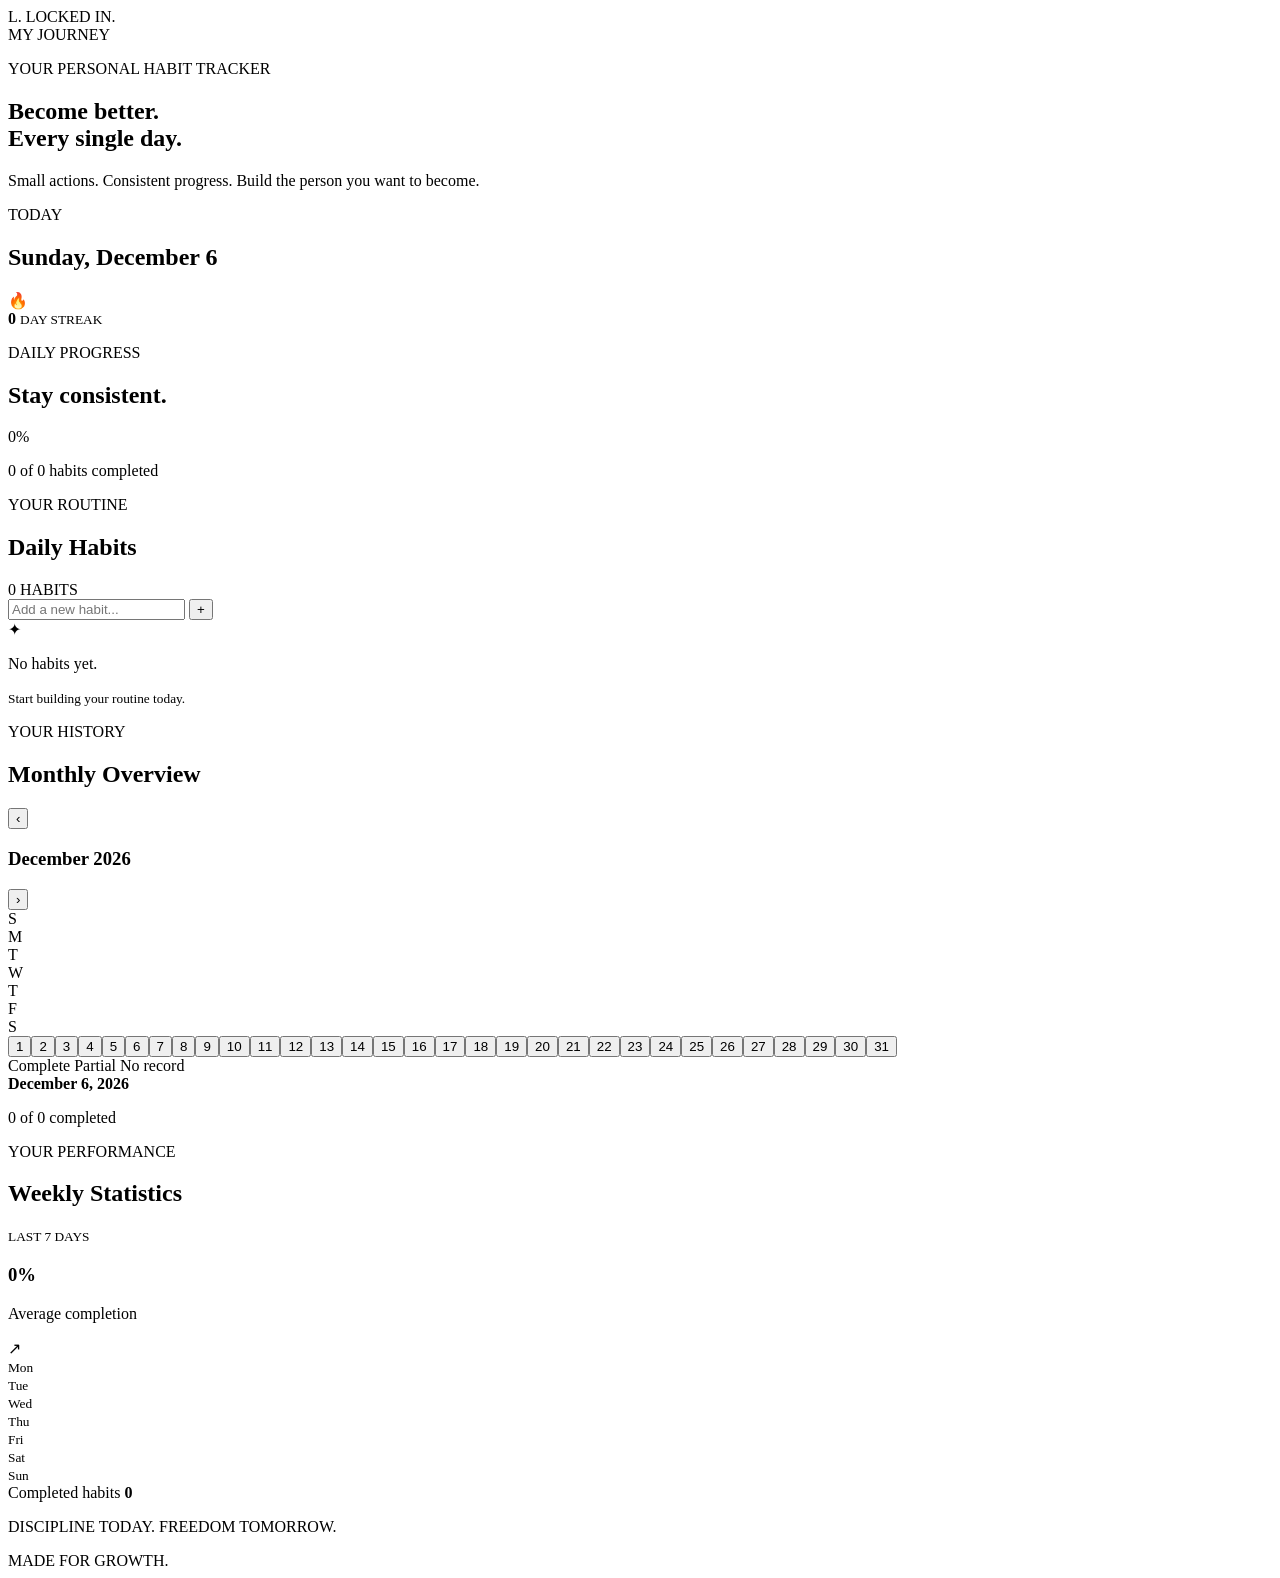
==== index (7).html @ c91b0e69 "Add files via upload" ====
<!DOCTYPE html>
<html lang="en">
<head>
    <meta charset="UTF-8">
    <meta name="viewport" content="width=device-width, initial-scale=1.0">

    <title>LOCKED IN. | Habit Tracker</title>

    <link rel="stylesheet" href="style.css">
    <link rel="manifest" href="manifest.json">
    <meta name="theme-color" content="#09090d">
    <link rel="icon" href="icon.svg" type="image/svg+xml">

</head>

<body>

    <main class="app">

        <!-- HEADER -->
        <header class="header">
            <div class="brand">
                <span class="brand-icon">L.</span>
                <span>LOCKED IN.</span>
            </div>

            <div class="profile">
                <span>MY JOURNEY</span>
            </div>
        </header>

        <!-- GREETING -->
        <section class="welcome">
            <p class="eyebrow">YOUR PERSONAL HABIT TRACKER</p>

            <h1>Become better.<br>
                <span>Every single day.</span>
            </h1>

            <p class="subtitle">
                Small actions. Consistent progress.
                Build the person you want to become.
            </p>
        </section>

        <!-- DATE -->
        <section class="date-section">
            <div>
                <p class="eyebrow">TODAY</p>
                <h2 id="currentDate">Loading...</h2>
            </div>

            <div class="streak">
                <span>🔥</span>
                <div>
                    <strong id="streakCount">0</strong>
                    <small>DAY STREAK</small>
                </div>
            </div>
        </section>

        <!-- PROGRESS -->
        <section class="progress-card">

            <div class="progress-heading">
                <div>
                    <p class="eyebrow">DAILY PROGRESS</p>
                    <h2>Stay consistent.</h2>
                </div>

                <span id="progressPercent">0%</span>
            </div>

            <div class="progress-track">
                <div id="progressBar"></div>
            </div>

            <p class="progress-caption" id="progressText">
                0 of 0 habits completed
            </p>

        </section>

        <!-- HABITS -->
        <section class="habits-section">

            <div class="section-heading">
                <div>
                    <p class="eyebrow">YOUR ROUTINE</p>
                    <h2>Daily Habits</h2>
                </div>

                <span id="habitCount">0 HABITS</span>
            </div>

            <!-- ADD HABIT -->
            <form id="habitForm" class="habit-form">

                <input
                    type="text"
                    id="habitInput"
                    placeholder="Add a new habit..."
                    maxlength="50"
                    required
                >

                <button type="submit" id="addButton">
                    +
                </button>

            </form>

            <!-- HABIT LIST -->
            <div id="habitList" class="habit-list">

                <div class="empty-state">
                    <span>✦</span>
                    <p>No habits yet.</p>
                    <small>Start building your routine today.</small>
                </div>

            </div>

        </section>
        
        
<!-- V2: MONTHLY CALENDAR -->

<section class="calendar-section">

    <div class="section-heading">
        <div>
            <p class="eyebrow">YOUR HISTORY</p>
            <h2>Monthly Overview</h2>
        </div>
    </div>

    <div class="calendar-card">

        <div class="calendar-header">
            <button id="prevMonth" type="button">‹</button>
            <h3 id="monthLabel">Month Year</h3>
            <button id="nextMonth" type="button">›</button>
        </div>

        <div class="calendar-grid" id="calendarGrid">
        </div>

        <div class="calendar-legend">
            <span><i class="legend-complete"></i> Complete</span>
            <span><i class="legend-partial"></i> Partial</span>
            <span><i class="legend-empty"></i> No record</span>
        </div>

        <div id="selectedDay" class="selected-day">
            Select a date to view its history.
        </div>

    </div>

</section>


<!-- V2: WEEKLY STATISTICS -->

<section class="stats-section">

    <div class="section-heading">
        <div>
            <p class="eyebrow">YOUR PERFORMANCE</p>
            <h2>Weekly Statistics</h2>
        </div>
    </div>

    <div class="stats-card">

        <div class="stats-top">
            <div>
                <small>LAST 7 DAYS</small>
                <h3 id="weeklyPercent">0%</h3>
                <p>Average completion</p>
            </div>

            <div class="stats-icon">↗</div>
        </div>

        <div class="weekly-chart" id="weeklyChart">
        </div>

        <div class="stats-bottom">
            <span>Completed habits</span>
            <strong id="weeklyCompleted">0</strong>
        </div>

    </div>

</section>


        <!-- FOOTER -->
        <footer class="footer">
            <p>DISCIPLINE TODAY. FREEDOM TOMORROW.</p>
            <span>MADE FOR GROWTH.</span>
        </footer>

    </main>

    <script src="script.js"></script>

</body>
</html>
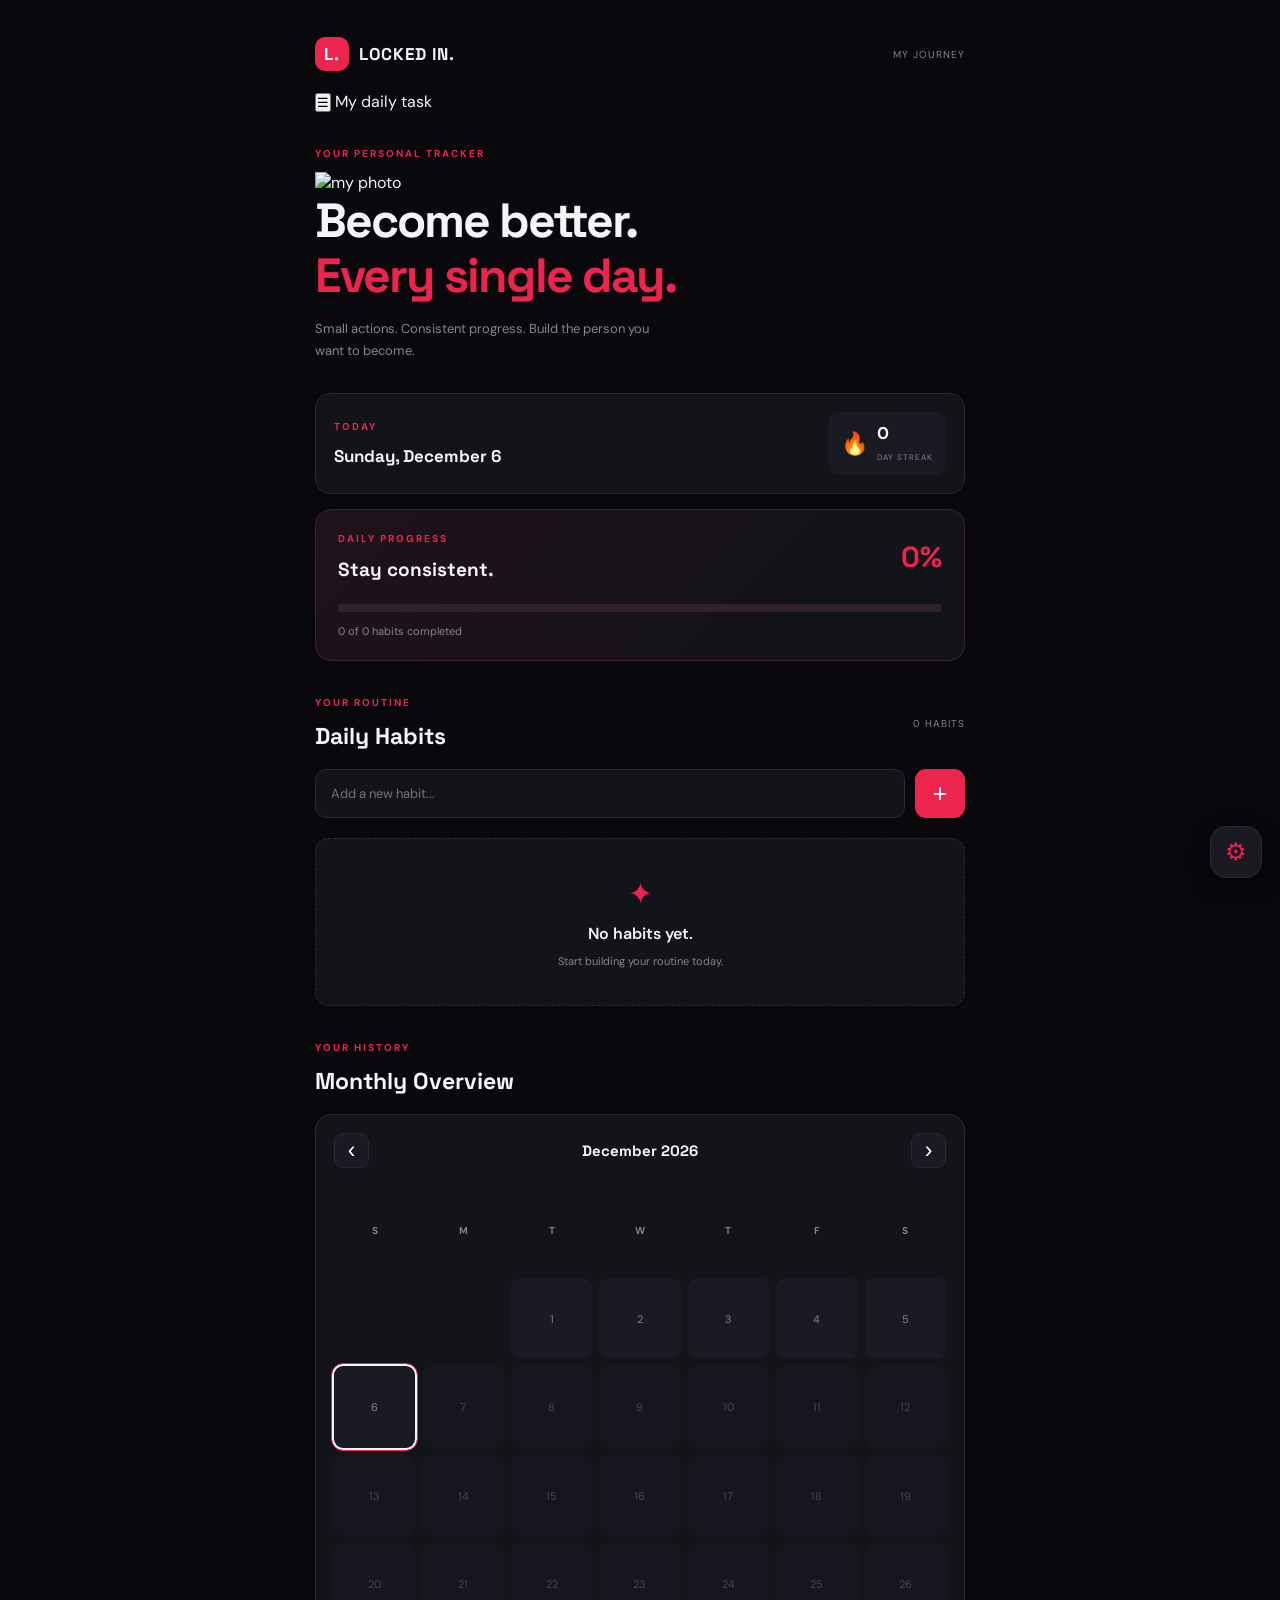
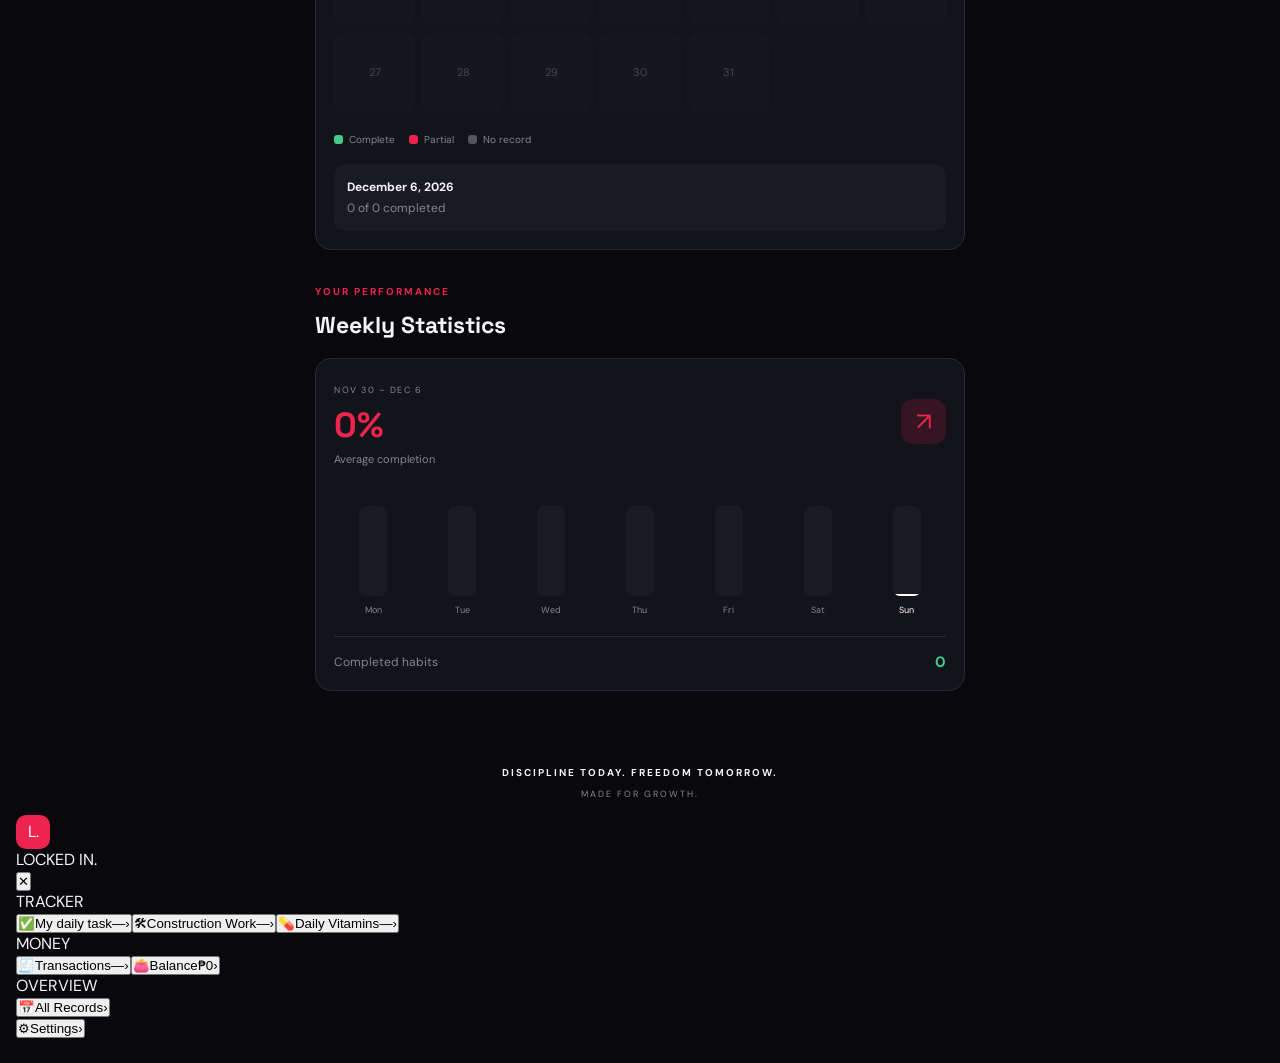
==== commit fd7f0468: "Add files via upload" ====
--- a/index (7).html
+++ b/index (7).html
@@ -29,172 +29,33 @@
             </div>
         </header>
 
+        <!-- MENU BAR (☰ opens the side menu, script.js builds it) -->
+        <nav class="topbar" id="topbar">
+            <button type="button" class="menu-btn" id="menuBtn"
+                aria-label="Open menu" aria-expanded="false">☰</button>
+            <span class="topbar-title" id="sectionTitle">My daily task</span>
+        </nav>
+
         <!-- GREETING -->
         <section class="welcome">
-            <p class="eyebrow">YOUR PERSONAL HABIT TRACKER</p>
-
+            <p class="eyebrow">YOUR PERSONAL TRACKER</p>
+          <img src="mac.jpg" alt="my photo">
             <h1>Become better.<br>
                 <span>Every single day.</span>
             </h1>
+
+
 
             <p class="subtitle">
                 Small actions. Consistent progress.
                 Build the person you want to become.
             </p>
-        </section>
-
-        <!-- DATE -->
-        <section class="date-section">
-            <div>
-                <p class="eyebrow">TODAY</p>
-                <h2 id="currentDate">Loading...</h2>
-            </div>
-
-            <div class="streak">
-                <span>🔥</span>
-                <div>
-                    <strong id="streakCount">0</strong>
-                    <small>DAY STREAK</small>
-                </div>
-            </div>
-        </section>
-
-        <!-- PROGRESS -->
-        <section class="progress-card">
-
-            <div class="progress-heading">
-                <div>
-                    <p class="eyebrow">DAILY PROGRESS</p>
-                    <h2>Stay consistent.</h2>
-                </div>
-
-                <span id="progressPercent">0%</span>
-            </div>
-
-            <div class="progress-track">
-                <div id="progressBar"></div>
-            </div>
-
-            <p class="progress-caption" id="progressText">
-                0 of 0 habits completed
-            </p>
 
         </section>
 
-        <!-- HABITS -->
-        <section class="habits-section">
+        <!-- PANELS (ginagawa ng script.js) -->
+        <div id="panels"></div>
 
-            <div class="section-heading">
-                <div>
-                    <p class="eyebrow">YOUR ROUTINE</p>
-                    <h2>Daily Habits</h2>
-                </div>
-
-                <span id="habitCount">0 HABITS</span>
-            </div>
-
-            <!-- ADD HABIT -->
-            <form id="habitForm" class="habit-form">
-
-                <input
-                    type="text"
-                    id="habitInput"
-                    placeholder="Add a new habit..."
-                    maxlength="50"
-                    required
-                >
-
-                <button type="submit" id="addButton">
-                    +
-                </button>
-
-            </form>
-
-            <!-- HABIT LIST -->
-            <div id="habitList" class="habit-list">
-
-                <div class="empty-state">
-                    <span>✦</span>
-                    <p>No habits yet.</p>
-                    <small>Start building your routine today.</small>
-                </div>
-
-            </div>
-
-        </section>
-        
-        
-<!-- V2: MONTHLY CALENDAR -->
-
-<section class="calendar-section">
-
-    <div class="section-heading">
-        <div>
-            <p class="eyebrow">YOUR HISTORY</p>
-            <h2>Monthly Overview</h2>
-        </div>
-    </div>
-
-    <div class="calendar-card">
-
-        <div class="calendar-header">
-            <button id="prevMonth" type="button">‹</button>
-            <h3 id="monthLabel">Month Year</h3>
-            <button id="nextMonth" type="button">›</button>
-        </div>
-
-        <div class="calendar-grid" id="calendarGrid">
-        </div>
-
-        <div class="calendar-legend">
-            <span><i class="legend-complete"></i> Complete</span>
-            <span><i class="legend-partial"></i> Partial</span>
-            <span><i class="legend-empty"></i> No record</span>
-        </div>
-
-        <div id="selectedDay" class="selected-day">
-            Select a date to view its history.
-        </div>
-
-    </div>
-
-</section>
-
-
-<!-- V2: WEEKLY STATISTICS -->
-
-<section class="stats-section">
-
-    <div class="section-heading">
-        <div>
-            <p class="eyebrow">YOUR PERFORMANCE</p>
-            <h2>Weekly Statistics</h2>
-        </div>
-    </div>
-
-    <div class="stats-card">
-
-        <div class="stats-top">
-            <div>
-                <small>LAST 7 DAYS</small>
-                <h3 id="weeklyPercent">0%</h3>
-                <p>Average completion</p>
-            </div>
-
-            <div class="stats-icon">↗</div>
-        </div>
-
-        <div class="weekly-chart" id="weeklyChart">
-        </div>
-
-        <div class="stats-bottom">
-            <span>Completed habits</span>
-            <strong id="weeklyCompleted">0</strong>
-        </div>
-
-    </div>
-
-</section>
 
 
         <!-- FOOTER -->
--- a/style.css
+++ b/style.css
@@ -0,0 +1,985 @@
+@import url('https://fonts.googleapis.com/css2?family=DM+Sans:wght@400;500;600;700;800&family=Space+Grotesk:wght@400;500;600;700&display=swap');
+
+:root {
+    --bg: #09090d;
+    --card: #13131a;
+    --card-light: #1a1a23;
+    --border: #292933;
+    --red: #ed254e;
+    --red-glow: rgba(237, 37, 78, 0.15);
+    --white: #f5f5f7;
+    --muted: #858590;
+    --green: #45c98b;
+    --amber: #f5a623;
+}
+
+* {
+    margin: 0;
+    padding: 0;
+    box-sizing: border-box;
+}
+
+body {
+    background: var(--bg);
+    color: var(--white);
+    font-family: 'DM Sans', sans-serif;
+    min-height: 100vh;
+    padding: 25px 16px;
+}
+
+.app {
+    width: 100%;
+    max-width: 650px;
+    margin: auto;
+}
+
+/* HEADER */
+
+.header {
+    display: flex;
+    justify-content: space-between;
+    align-items: center;
+    padding: 12px 0 20px;
+}
+
+.brand {
+    display: flex;
+    align-items: center;
+    gap: 10px;
+    font-family: 'Space Grotesk', sans-serif;
+    font-size: 17px;
+    font-weight: 700;
+    letter-spacing: 1px;
+}
+
+.brand-icon {
+    background: var(--red);
+    width: 34px;
+    height: 34px;
+    border-radius: 10px;
+    display: grid;
+    place-items: center;
+    color: white;
+}
+
+.profile {
+    color: var(--muted);
+    font-size: 10px;
+    letter-spacing: 1px;
+}
+
+/* TABS */
+
+.tabs {
+    display: flex;
+    gap: 8px;
+    overflow-x: auto;
+    padding: 12px 0;
+    position: sticky;
+    top: 0;
+    z-index: 50;
+    background: var(--bg);
+    border-bottom: 1px solid var(--border);
+    scrollbar-width: none;
+}
+
+.tabs::-webkit-scrollbar {
+    display: none;
+}
+
+.tab {
+    flex: 0 0 auto;
+    padding: 10px 16px;
+    border-radius: 999px;
+    border: 1px solid var(--border);
+    background: var(--card);
+    color: var(--muted);
+    font-family: inherit;
+    font-size: 12px;
+    font-weight: 600;
+    white-space: nowrap;
+    cursor: pointer;
+}
+
+.tab.active {
+    background: var(--red);
+    border-color: var(--red);
+    color: #fff;
+}
+
+#panels {
+    scroll-margin-top: 70px;
+}
+
+.panel {
+    display: none;
+}
+
+.panel.active {
+    display: block;
+    animation: appear 0.25s ease;
+}
+
+/* WELCOME */
+
+.welcome {
+    padding: 35px 0 30px;
+}
+
+.eyebrow {
+    color: var(--red);
+    font-size: 10px;
+    font-weight: 700;
+    letter-spacing: 2px;
+    margin-bottom: 12px;
+}
+
+.welcome h1 {
+    font-family: 'Space Grotesk', sans-serif;
+    font-size: clamp(34px, 8vw, 48px);
+    line-height: 1.15;
+    letter-spacing: -2px;
+}
+
+.welcome h1 span {
+    color: var(--red);
+}
+
+.subtitle {
+    color: var(--muted);
+    font-size: 13px;
+    line-height: 1.7;
+    margin-top: 15px;
+    max-width: 350px;
+}
+
+/* DATE */
+
+.date-section {
+    display: flex;
+    justify-content: space-between;
+    align-items: center;
+    padding: 18px;
+    background: var(--card);
+    border: 1px solid var(--border);
+    border-radius: 15px;
+    margin-bottom: 15px;
+}
+
+.date-section h2 {
+    font-family: 'Space Grotesk', sans-serif;
+    font-size: 17px;
+}
+
+.streak {
+    display: flex;
+    align-items: center;
+    gap: 9px;
+    background: var(--card-light);
+    padding: 10px 13px;
+    border-radius: 12px;
+}
+
+.streak span {
+    font-size: 22px;
+}
+
+.streak strong {
+    display: block;
+    font-size: 17px;
+}
+
+.streak small {
+    color: var(--muted);
+    font-size: 8px;
+    letter-spacing: 1px;
+}
+
+/* PROGRESS */
+
+.progress-card {
+    background: linear-gradient(135deg, #21121a, #13131a 75%);
+    border: 1px solid #44202d;
+    border-radius: 16px;
+    padding: 22px;
+    margin-bottom: 35px;
+}
+
+.progress-heading {
+    display: flex;
+    justify-content: space-between;
+    align-items: center;
+}
+
+.progress-heading h2 {
+    font-family: 'Space Grotesk', sans-serif;
+    font-size: 19px;
+}
+
+.progress-percent {
+    color: var(--red);
+    font-family: 'Space Grotesk', sans-serif;
+    font-size: 29px;
+    font-weight: 700;
+}
+
+.progress-track {
+    height: 8px;
+    background: #30212a;
+    border-radius: 20px;
+    overflow: hidden;
+    margin: 22px 0 12px;
+}
+
+.progress-fill {
+    width: 0%;
+    height: 100%;
+    background: var(--red);
+    border-radius: 20px;
+    transition: width 0.4s ease;
+    box-shadow: 0 0 12px var(--red);
+}
+
+.progress-caption {
+    color: var(--muted);
+    font-size: 11px;
+}
+
+/* HABITS */
+
+.habits-section {
+    margin-bottom: 35px;
+}
+
+.section-heading {
+    display: flex;
+    justify-content: space-between;
+    align-items: center;
+    margin-bottom: 18px;
+}
+
+.section-heading h2 {
+    font-family: 'Space Grotesk', sans-serif;
+    font-size: 23px;
+}
+
+.item-count {
+    color: var(--muted);
+    font-size: 10px;
+    letter-spacing: 1px;
+}
+
+/* ADD HABIT */
+
+.habit-form {
+    display: flex;
+    gap: 10px;
+    margin-bottom: 20px;
+}
+
+.habit-form input {
+    flex: 1;
+    min-width: 0;
+    background: var(--card);
+    border: 1px solid var(--border);
+    outline: none;
+    color: white;
+    padding: 15px;
+    border-radius: 11px;
+    font-family: inherit;
+    font-size: 13px;
+}
+
+.habit-form input:focus {
+    border-color: var(--red);
+}
+
+.habit-form button {
+    width: 50px;
+    border: none;
+    border-radius: 11px;
+    background: var(--red);
+    color: white;
+    font-size: 25px;
+    cursor: pointer;
+    transition: 0.2s;
+}
+
+.habit-form button:active {
+    transform: scale(0.93);
+}
+
+/* HABIT ITEMS */
+
+.habit-list {
+    display: flex;
+    flex-direction: column;
+    gap: 10px;
+}
+
+.habit-item {
+    display: flex;
+    align-items: center;
+    gap: 13px;
+    background: var(--card);
+    border: 1px solid var(--border);
+    padding: 16px;
+    border-radius: 13px;
+    transition: 0.2s;
+    animation: appear 0.3s ease;
+}
+
+.habit-item.completed {
+    border-color: #254c3c;
+    background: #101c18;
+}
+
+.habit-check {
+    width: 23px;
+    height: 23px;
+    accent-color: var(--red);
+    cursor: pointer;
+    flex-shrink: 0;
+}
+
+.habit-name {
+    flex: 1;
+    font-size: 13px;
+    overflow-wrap: anywhere;
+}
+
+.completed .habit-name {
+    color: var(--muted);
+    text-decoration: line-through;
+}
+
+.delete-btn {
+    background: transparent;
+    border: none;
+    color: var(--muted);
+    font-size: 18px;
+    padding: 5px;
+    cursor: pointer;
+}
+
+.delete-btn:hover {
+    color: var(--red);
+}
+
+/* EMPTY STATE */
+
+.empty-state {
+    text-align: center;
+    padding: 35px 15px;
+    background: var(--card);
+    border: 1px dashed var(--border);
+    border-radius: 13px;
+}
+
+.empty-state span {
+    color: var(--red);
+    font-size: 30px;
+}
+
+.empty-state p {
+    margin: 10px 0 5px;
+    font-weight: 600;
+}
+
+.empty-state small {
+    color: var(--muted);
+    font-size: 11px;
+}
+
+/* FOOTER */
+
+.footer {
+    text-align: center;
+    padding: 40px 0 15px;
+}
+
+.footer p {
+    font-size: 10px;
+    font-weight: 700;
+    letter-spacing: 2px;
+}
+
+.footer span {
+    display: block;
+    color: var(--muted);
+    font-size: 9px;
+    margin-top: 9px;
+    letter-spacing: 2px;
+}
+
+@keyframes appear {
+    from {
+        opacity: 0;
+        transform: translateY(8px);
+    }
+
+    to {
+        opacity: 1;
+        transform: translateY(0);
+    }
+}
+
+
+/* =================================
+   CALENDAR
+================================= */
+
+.calendar-section,
+.stats-section {
+    margin-bottom: 35px;
+}
+
+.calendar-card,
+.stats-card {
+    background: var(--card);
+    border: 1px solid var(--border);
+    border-radius: 16px;
+    padding: 18px;
+}
+
+.calendar-header {
+    display: flex;
+    justify-content: space-between;
+    align-items: center;
+    margin-bottom: 22px;
+}
+
+.calendar-header h3 {
+    font-family: 'Space Grotesk', sans-serif;
+    font-size: 15px;
+}
+
+.calendar-header button {
+    width: 35px;
+    height: 35px;
+    background: var(--card-light);
+    border: 1px solid var(--border);
+    color: white;
+    border-radius: 9px;
+    font-size: 23px;
+    cursor: pointer;
+}
+
+.calendar-grid {
+    display: grid;
+    grid-template-columns: repeat(7, minmax(0, 1fr));
+    gap: 7px;
+}
+
+.calendar-day {
+    aspect-ratio: 1;
+    display: grid;
+    place-items: center;
+    border-radius: 9px;
+    background: var(--card-light);
+    color: var(--muted);
+    font-family: inherit;
+    font-size: 11px;
+    border: 1px solid transparent;
+}
+
+.calendar-day.weekday {
+    background: transparent;
+    font-size: 10px;
+    font-weight: 700;
+    color: var(--muted);
+}
+
+.calendar-day.complete {
+    background: rgba(69, 201, 139, 0.17);
+    color: var(--green);
+    border-color: rgba(69, 201, 139, 0.3);
+}
+
+.calendar-day.partial {
+    background: var(--red-glow);
+    color: var(--red);
+    border-color: rgba(237, 37, 78, 0.3);
+}
+
+.calendar-day.off {
+    background: #26262f;
+    color: #b4b4c0;
+    border-color: #3a3a46;
+}
+
+.calendar-day.today {
+    outline: 1px solid var(--red);
+    outline-offset: 2px;
+}
+
+.calendar-day.selected {
+    box-shadow: 0 0 0 2px var(--white);
+}
+
+.calendar-day:not(.weekday):not(.empty) {
+    cursor: pointer;
+}
+
+.calendar-day:disabled {
+    opacity: 0.45;
+    cursor: default;
+}
+
+.calendar-day.empty {
+    visibility: hidden;
+}
+
+.calendar-legend {
+    display: flex;
+    flex-wrap: wrap;
+    gap: 14px;
+    margin-top: 20px;
+    color: var(--muted);
+    font-size: 10px;
+}
+
+.calendar-legend span {
+    display: flex;
+    align-items: center;
+    gap: 6px;
+}
+
+.calendar-legend i {
+    width: 9px;
+    height: 9px;
+    border-radius: 3px;
+}
+
+.legend-complete {
+    background: var(--green);
+}
+
+.legend-partial {
+    background: var(--red);
+}
+
+.legend-off {
+    background: #8a8a98;
+}
+
+.legend-empty {
+    background: #555560;
+}
+
+.selected-day {
+    margin-top: 18px;
+    padding: 13px;
+    background: var(--card-light);
+    border-radius: 10px;
+    color: var(--muted);
+    font-size: 12px;
+    line-height: 1.7;
+}
+
+.selected-day strong {
+    color: var(--white);
+}
+
+/* WEEKLY STATISTICS */
+
+.stats-top {
+    display: flex;
+    justify-content: space-between;
+    align-items: center;
+}
+
+.stats-top small {
+    color: var(--muted);
+    letter-spacing: 1.5px;
+    font-size: 9px;
+}
+
+.stats-top h3 {
+    color: var(--red);
+    font-family: 'Space Grotesk', sans-serif;
+    font-size: 35px;
+    margin: 5px 0;
+}
+
+.stats-top p {
+    color: var(--muted);
+    font-size: 11px;
+}
+
+.stats-icon {
+    width: 45px;
+    height: 45px;
+    display: grid;
+    place-items: center;
+    border-radius: 12px;
+    background: var(--red-glow);
+    color: var(--red);
+    font-size: 25px;
+}
+
+.weekly-chart {
+    display: grid;
+    grid-template-columns: repeat(7, minmax(0, 1fr));
+    gap: 10px;
+    align-items: end;
+    height: 125px;
+    margin-top: 25px;
+}
+
+.chart-column {
+    display: flex;
+    flex-direction: column;
+    align-items: center;
+    justify-content: end;
+    height: 100%;
+    gap: 8px;
+}
+
+.chart-track {
+    width: 100%;
+    max-width: 28px;
+    height: 90px;
+    background: var(--card-light);
+    border-radius: 7px;
+    display: flex;
+    align-items: end;
+    overflow: hidden;
+}
+
+.chart-fill {
+    width: 100%;
+    background: var(--red);
+    border-radius: 7px;
+    min-height: 0;
+    transition: height 0.3s ease;
+}
+
+.chart-column small {
+    color: var(--muted);
+    font-size: 9px;
+}
+
+.chart-column.active small {
+    color: #fff;
+}
+
+.chart-column.active .chart-fill {
+    box-shadow: 0 0 0 2px #fff;
+}
+
+.stats-bottom {
+    display: flex;
+    justify-content: space-between;
+    align-items: center;
+    gap: 12px;
+    border-top: 1px solid var(--border);
+    margin-top: 20px;
+    padding-top: 15px;
+    font-size: 12px;
+}
+
+.stats-bottom span {
+    color: var(--muted);
+}
+
+.stats-bottom strong {
+    color: var(--green);
+    font-size: 15px;
+    text-align: right;
+}
+
+
+/* =================================
+   CONSTRUCTION WORK LOG
+================================= */
+
+.work-stats {
+    margin-bottom: 35px;
+}
+
+.work-stats .chart-fill {
+    background: var(--amber);
+}
+
+.work-stats .stats-top h3,
+.rec-work h3 {
+    color: var(--amber);
+}
+
+.work-stats .stats-icon {
+    background: rgba(245, 166, 35, 0.15);
+    color: var(--amber);
+    font-size: 22px;
+}
+
+.entry {
+    margin-top: 18px;
+    padding: 14px;
+    background: var(--card-light);
+    border-radius: 12px;
+}
+
+.entry-date {
+    font-family: 'Space Grotesk', sans-serif;
+    font-size: 14px;
+    font-weight: 600;
+    margin-bottom: 12px;
+}
+
+.toggle-row {
+    display: flex;
+    gap: 8px;
+    margin-bottom: 12px;
+}
+
+.toggle-btn {
+    flex: 1;
+    padding: 12px;
+    border-radius: 10px;
+    border: 1px solid var(--border);
+    background: var(--card);
+    color: var(--muted);
+    font-family: inherit;
+    font-size: 13px;
+    font-weight: 600;
+    cursor: pointer;
+}
+
+.toggle-btn.on {
+    background: var(--green);
+    border-color: var(--green);
+    color: #07140e;
+}
+
+.toggle-btn.on.off-btn {
+    background: #3a3a46;
+    border-color: #4c4c5a;
+    color: #fff;
+}
+
+.field {
+    width: 100%;
+    background: var(--card);
+    border: 1px solid var(--border);
+    border-radius: 10px;
+    color: #fff;
+    padding: 13px;
+    font-family: inherit;
+    font-size: 13px;
+    margin-bottom: 10px;
+    outline: none;
+}
+
+.field:focus {
+    border-color: var(--red);
+}
+
+.entry-actions {
+    display: flex;
+    gap: 8px;
+    margin-top: 2px;
+}
+
+.primary-btn,
+.ghost-btn {
+    flex: 1;
+    padding: 13px;
+    border-radius: 10px;
+    font-family: inherit;
+    font-size: 13px;
+    font-weight: 600;
+    cursor: pointer;
+}
+
+.primary-btn {
+    background: var(--red);
+    border: none;
+    color: #fff;
+}
+
+.ghost-btn {
+    background: transparent;
+    border: 1px solid var(--border);
+    color: var(--muted);
+}
+
+.ghost-btn:disabled {
+    opacity: 0.4;
+    cursor: default;
+}
+
+.work-list {
+    display: flex;
+    flex-direction: column;
+    gap: 8px;
+}
+
+.work-row {
+    display: flex;
+    justify-content: space-between;
+    align-items: center;
+    gap: 12px;
+    width: 100%;
+    background: var(--card);
+    border: 1px solid var(--border);
+    border-radius: 12px;
+    padding: 13px 14px;
+    color: var(--white);
+    font-family: inherit;
+    text-align: left;
+    cursor: pointer;
+}
+
+.work-row .row-main {
+    min-width: 0;
+}
+
+.work-row .row-date {
+    font-size: 13px;
+    font-weight: 600;
+}
+
+.work-row .row-site {
+    display: block;
+    color: var(--muted);
+    font-size: 11px;
+    margin-top: 2px;
+    overflow-wrap: anywhere;
+}
+
+.work-row .row-pay {
+    color: var(--green);
+    font-weight: 700;
+    font-size: 14px;
+    white-space: nowrap;
+}
+
+.work-row .row-pay.is-off {
+    color: var(--muted);
+    font-weight: 500;
+}
+
+.work-empty {
+    text-align: center;
+    color: var(--muted);
+    font-size: 12px;
+    padding: 20px;
+    background: var(--card);
+    border: 1px dashed var(--border);
+    border-radius: 12px;
+}
+
+
+/* =================================
+   ALL RECORDS
+================================= */
+
+.calendar-day.rec {
+    display: flex;
+    flex-direction: column;
+    justify-content: center;
+    align-items: center;
+    gap: 4px;
+}
+
+.dots {
+    display: flex;
+    gap: 3px;
+}
+
+.dot {
+    width: 5px;
+    height: 5px;
+    border-radius: 50%;
+    background: #33333d;
+}
+
+.dot.good {
+    background: var(--green);
+}
+
+.dot.part {
+    background: var(--red);
+}
+
+.dot.work {
+    background: var(--amber);
+}
+
+.dot.off {
+    background: #8a8a98;
+}
+
+.rec-note {
+    color: var(--muted);
+    font-size: 10px;
+    margin-top: 14px;
+    line-height: 1.6;
+}
+
+.rec-card {
+    margin-bottom: 12px;
+}
+
+.rec-top {
+    display: flex;
+    justify-content: space-between;
+    align-items: flex-end;
+    gap: 10px;
+}
+
+.rec-top small {
+    color: var(--muted);
+    letter-spacing: 1.5px;
+    font-size: 9px;
+}
+
+.rec-top h3 {
+    color: var(--red);
+    font-family: 'Space Grotesk', sans-serif;
+    font-size: 28px;
+    margin-top: 4px;
+}
+
+.rec-sub {
+    color: var(--muted);
+    font-size: 11px;
+    text-align: right;
+}
+
+.weekly-chart.mini {
+    height: 90px;
+    margin-top: 16px;
+}
+
+.mini .chart-track {
+    height: 56px;
+}
+
+.rec-work .chart-fill {
+    background: var(--amber);
+}
+
+.rec-vit h3 {
+    color: var(--green);
+}
+
+.rec-vit .chart-fill {
+    background: var(--green);
+}
+
+@media (max-width: 380px) {
+    .calendar-grid {
+        gap: 4px;
+    }
+
+    .calendar-day {
+        font-size: 10px;
+    }
+
+    .calendar-legend {
+        gap: 8px;
+        font-size: 9px;
+    }
+}
